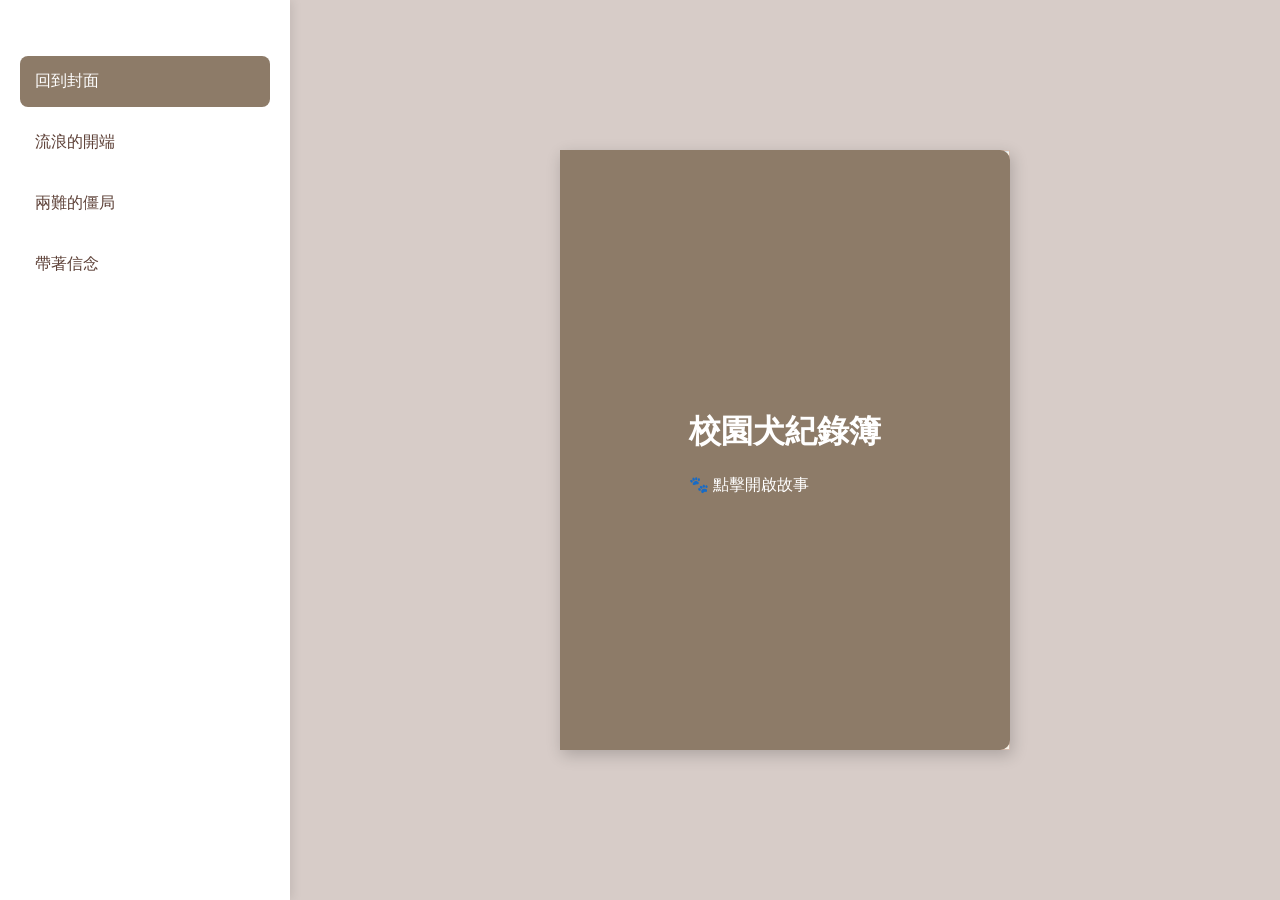
==== about.html @ 9517ea5b "about新增" ====
<!DOCTYPE html>
<html lang="zh-TW">

<head>
    <meta charset="UTF-8">
    <title>動保社-關於我們</title>
    <link rel="stylesheet" href="./css/about.css">
    <script src="./js/about.js"></script>
</head>

<body>
    <!--
<div class="main-layout">
    <nav class="side-menu">
        <ul class="menu-list">
            <li class="menu-item active" onclick="goCover()">回到封面</li>
            <li class="menu-item" onclick="flipToPage(1)">流浪的開端</li>
            <li class="menu-item" onclick="flipToPage(2)">兩難的僵局</li>
        </ul>
    </nav>

    <main class="book-area">
        <div class="book-container" id="book-container">
            
            <div class="book-page flip-page" id="p2">
                <div class="front">
                    <div class="page-inner">
                        <h2>兩難的僵局</h2>
                        <p>捕捉並非解決之道。親人的孩子走了，具攻擊性的卻留了下來...</p>
                    </div>
                </div>
                <div class="back"><div class="page-inner"></div></div>
            </div>

            <div class="book-page flip-page" id="p1">
                <div class="front">
                    <div class="page-inner">
                        <h2>流浪的開端</h2>
                        <p>大學校園的開放，讓無家可歸的生命走了進來。善意有時造成了無形的傷害...</p>
                    </div>
                </div>
                <div class="back"><div class="page-inner"></div></div>
            </div>

            <div class="book-page book-cover" id="cover" onclick="flipToPage(1)">
                <div class="cover-front">
                    <div style="text-align:center;">
                        <h1>校園犬紀錄簿</h1>
                        <p>🐾 點擊開啟故事</p>
                    </div>
                </div>
                <div class="cover-back">
                    <div class="page-inner"><h3>序言</h3><p>故事從這裡開始...</p></div>
                </div>
            </div>

        </div>
    </main>
</div>

-->

    <div class="main-layout">
        <nav class="side-menu">
            <ul class="menu-list">
                <li class="menu-item active" onclick="goCover()">回到封面</li>
                <li class="menu-item" onclick="flipToPage(1)">流浪的開端</li>
                <li class="menu-item" onclick="flipToPage(2)">兩難的僵局</li>
                <li class="menu-item" onclick="flipToPage(3)">帶著信念</li>
            </ul>
        </nav>

        <main class="book-area">
            <div class="book-container" id="book-container">


                <div class="book-page book-cover" id="cover" onclick="flipToPage(1)">
                    <div class="cover-front">
                        <div class="cover-content">
                            <h1>校園犬紀錄簿</h1>
                            <p>🐾 點擊開啟故事</p>
                        </div>
                    </div>
                    <div class="cover-back">
                        <div class="page-inner">
                            <h3>關於動保社</h3>
                            <p>高科大動保社致力於校園浪犬的 TNVR 與照顧，這本書紀錄了我們的點滴...</p>
                        </div>
                    </div>
                </div>

                <div class="book-page flip-page" id="p1">
                    <div class="front" onclick="flipToPage(2)">
                        <div class="page-inner right-page">
                            <h2>流浪的開端</h2>
                            <p>大學校園的開放，讓許多生命在這裡交集...</p>
                            <div class="click-hint">點擊翻開下一頁 ➔</div>
                        </div>
                    </div>
                    <div class="back">
                        <div class="page-inner left-page">
                            <p>這裡可以放更多關於「開端」的細節文字，或是狗狗的照片說明。</p>
                        </div>
                    </div>
                </div>

                <div class="book-page flip-page" id="p2">
                    <div class="front" onclick="flipToPage(3)">
                        <div class="page-inner">
                            <h2>兩難的僵局</h2>
                            <p>捕捉並非解決之道...</p>
                            <div class="click-hint">下一頁 ➔</div>
                        </div>
                    </div>
                    <div class="back">
                        <div class="page-inner"></div>
                    </div>
                </div>

                <div class="book-page flip-page" id="p3">
                    <div class="front" onclick="goCover()">
                        <div class="page-inner">
                            <h2>一同溫柔前行</h2>
                            <p>正因如此，有一群學生選擇勇敢面對、積極籌組，
                                他們用實際行動回應困境，用耐心與知識取代衝突與暴力，
                                於是 ― 動物保護社誕生了。

                                社團推動「結紮代替撲殺」、「不要隨意餵養浪犬」等理念，多次參訪收容所，向專業人士學習，建立正確動保知識。

                                並開始：
                                進行犬隻分類與族群管理
                                鼓勵並協助民眾認養友善浪犬
                                必要時驅離攻擊性或高風險犬隻
                                建立負責、有制度的照護模式

                                一步一步地，用更科學、更溫柔、更負責的方法，
                                試著解決這個已困擾校園多年的問題。</p>

                            <div class="click-hint">回封面 ➔</div>
                        </div>
                    </div>
                    <div class="back">
                        <div class="page-inner"></div>
                    </div>
                </div>



            </div>
        </main>
    </div>

</body>

</html>
---- css/about.css ----
/* --- 1. 基礎佈局：確保選單與書本獨立 --- */
 body {
     margin: 0;
     padding: 0;
     font-family: "Microsoft JhengHei", sans-serif;
     background-color: #d7ccc8;
 }

 .main-layout {
     display: flex;
     min-height: 100vh;
 }

 /* 左側導覽列 */
 .side-menu {
     width: 250px;
     background: #fff;
     padding: 40px 20px;
     box-shadow: 2px 0 10px rgba(0, 0, 0, 0.1);
     z-index: 1000;
 }

 .menu-list {
     list-style: none;
     padding: 0;
 }

 .menu-item {
     padding: 15px;
     margin-bottom: 10px;
     cursor: pointer;
     border-radius: 8px;
     transition: 0.3s;
     color: #5d4037;
 }

 .menu-item:hover {
     background: #fdfaf0;
 }

 .menu-item.active {
     background: #8D7B68;
     color: white;
 }

 /* 右側 3D 書本區域 */
 .book-area {
     flex: 1;
     display: flex;
     justify-content: center;
     align-items: center;
     perspective: 2000px;
 }

 .book-container {
     width: 450px;
     height: 600px;
     position: relative;
     transform-style: preserve-3d;
     transition: transform 1s ease-in-out;
 }

 /* 關鍵：書翻開時向右移動，避免擋住左側 */
 .book-container.is-open {
     transform: translateX(200px);
 }

 /* --- 2. 頁面基礎設定 --- */
 .book-page {
     position: absolute;
     width: 100%;
     height: 100%;
     top: 0;
     left: 0;
     transform-origin: left;
     /* 使用 cubic-bezier 讓動作帶有一點點物理慣性 */
     transition: transform 0.8s cubic-bezier(0.4, 0, 0.2, 1);
     transform-style: preserve-3d;
 }

 /* 1. 初始狀態增加過渡與陰影 */
 .book-cover {
     z-index: 100 !important;
     cursor: pointer;
     transition: transform 0.6s cubic-bezier(0.2, 0.8, 0.2, 1), box-shadow 0.6s ease;
     box-shadow: 2px 5px 15px rgba(0, 0, 0, 0.2);
     /* 初始的小影子 */
 }

 /* 2. 懸停效果：微微抬升與傾斜 */
 .book-cover:hover {
     /* translateZ 讓書本垂直「浮」起來，rotateY 讓它微微翹起 */
     transform: translateZ(20px) rotateY(-5deg);
     box-shadow: 15px 25px 40px rgba(0, 0, 0, 0.3);
     /* 影子變大變淡 */
 }

 /* 3. 當封面翻開後，取消 hover 效果（避免翻過去後還在跳） */
 .book-cover.flipped:hover {
     transform: rotateY(-180deg);
     box-shadow: none;
 }




 /* 徹底解決看到背面字體的問題 */
 .front,
 .back,
 .cover-front,
 .cover-back {
     position: absolute;
     width: 100%;
     height: 100%;
     backface-visibility: hidden;
     -webkit-backface-visibility: hidden;
 }

 .click-hint {
     position: absolute;
     bottom: 30px;
     right: 30px;
     font-size: 0.8rem;
     color: #ad9b8d;
     opacity: 0;
     transition: opacity 0.3s;
 }

 .front:hover .click-hint {
     opacity: 1;
 }

 /* 確保滑鼠游標是手型 */
 .front {
     cursor: pointer;
 }


 .back,
 .cover-back {
     transform: rotateY(180deg);
 }

 .flipped {
     transform: rotateY(-180deg);
 }

 /* --- 3. 頁面細節：橫線與弧度 --- */
 .page-inner {
     width: 100%;
     height: 100%;
     background-color: #fffaf0;
     background-image: linear-gradient(#e1e8ed 1px, transparent 1px);
     background-size: 100% 30px;
     padding: 40px;
     box-sizing: border-box;
     border: 1px solid #d5bdaf;
     line-height: 30px;
     box-shadow: inset 15px 0 30px rgba(0, 0, 0, 0.05);
     /* 模擬對開弧度 */
 }

 /* 封面皮質感 */
 .cover-front {
     background: #8D7B68;
     color: white;
     display: flex;
     justify-content: center;
     align-items: center;
     border-radius: 0 10px 10px 0;
     z-index: 2;
 }

 /* --- 4. 初始 Z-index --- */
 #cover {
     z-index: 100;
 }

 #p1 {
     z-index: 90;
 }

 #p2 {
     z-index: 80;
 }
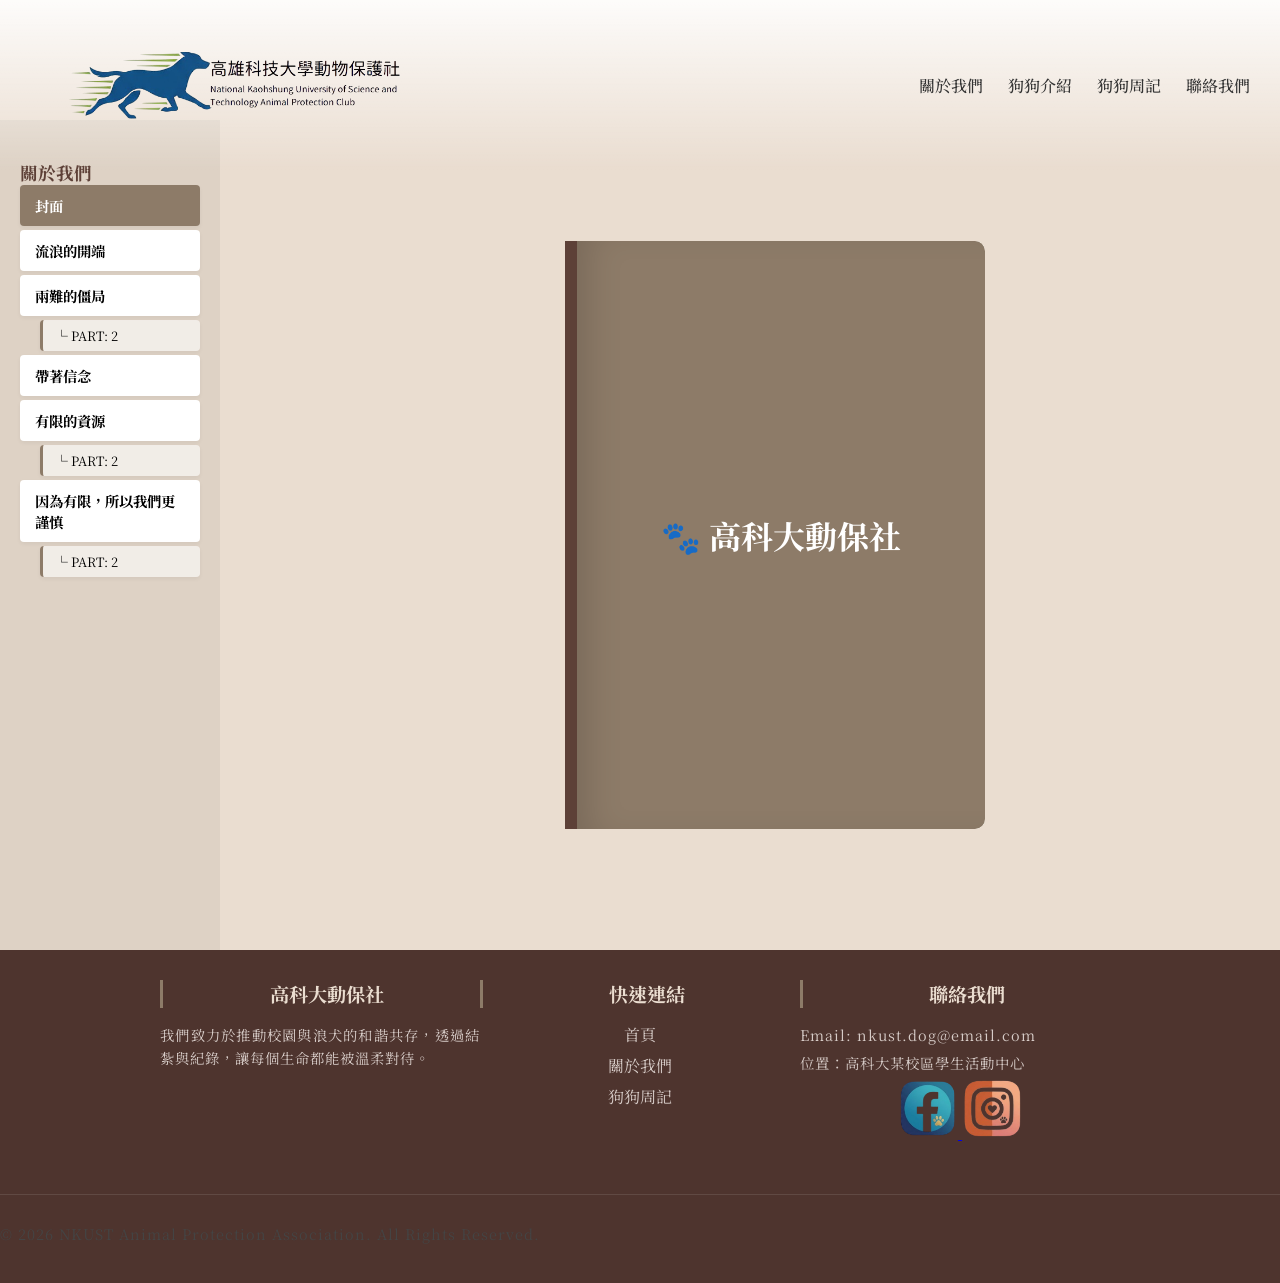
==== commit bd57c58f: "首頁及關於我們修改 footer修改" ====
--- a/about.html
+++ b/about.html
@@ -1,155 +1,83 @@
 <!DOCTYPE html>
-<html lang="zh-TW">
+<html lang="zh-Hant">
 
 <head>
     <meta charset="UTF-8">
-    <title>動保社-關於我們</title>
+    <title>關於我們</title>
     <link rel="stylesheet" href="./css/about.css">
-    <script src="./js/about.js"></script>
+    <link rel="stylesheet" href="./css/header.css">
+    <link rel="stylesheet" href="./css/footer.css">
+    <script src="./js/about.js" defer></script>
+    <script src="./js/header.js" defer></script>
 </head>
 
 <body>
-    <!--
-<div class="main-layout">
-    <nav class="side-menu">
-        <ul class="menu-list">
-            <li class="menu-item active" onclick="goCover()">回到封面</li>
-            <li class="menu-item" onclick="flipToPage(1)">流浪的開端</li>
-            <li class="menu-item" onclick="flipToPage(2)">兩難的僵局</li>
-        </ul>
-    </nav>
+    <header class="header">
+        <nav class="header__nav">
+            <div class="header__logo">
+                <a class="header__logo-link" href="index.html">
+                    <img class="header__logo-img" src="./image/logo4.png" alt="高科大動保社">
+                </a>
+            </div>
+            <ul class="header__nav-list">
+                <li><a class="header__nav-link" href="about.html">關於我們</a></li>
+                <li><a class="header__nav-link" href="#">狗狗介紹</a></li>
+                <li><a class="header__nav-link" href="#">狗狗周記</a></li>
+                <li><a class="header__nav-link" href="#">聯絡我們</a></li>
+            </ul>
 
-    <main class="book-area">
-        <div class="book-container" id="book-container">
-            
-            <div class="book-page flip-page" id="p2">
-                <div class="front">
-                    <div class="page-inner">
-                        <h2>兩難的僵局</h2>
-                        <p>捕捉並非解決之道。親人的孩子走了，具攻擊性的卻留了下來...</p>
-                    </div>
-                </div>
-                <div class="back"><div class="page-inner"></div></div>
+            <!-- <div class="header__nav-cta">
+                <a href="#" class="header__btn-sm">登入</a>
+            </div> -->
+        </nav>
+
+    </header>
+
+    <main class="main-content">
+        <div class="sidebar">
+            <h2 style="font-size: 1.1rem; color: #5d4037;">關於我們</h2>
+            <div id="menu"></div>
+        </div>
+
+        <div class="stage">
+            <div id="book"></div>
+        </div>
+
+    </main>
+
+    <footer class="footer">
+        <div class="footer__container">
+            <div class="footer__section">
+                <h3 class="footer__title">高科大動保社</h3>
+                <p class="footer__text">我們致力於推動校園與浪犬的和諧共存，透過結紮與紀錄，讓每個生命都能被溫柔對待。</p>
             </div>
 
-            <div class="book-page flip-page" id="p1">
-                <div class="front">
-                    <div class="page-inner">
-                        <h2>流浪的開端</h2>
-                        <p>大學校園的開放，讓無家可歸的生命走了進來。善意有時造成了無形的傷害...</p>
-                    </div>
-                </div>
-                <div class="back"><div class="page-inner"></div></div>
+            <div class="footer__section">
+                <h3 class="footer__title">快速連結</h3>
+                <ul class="footer__links">
+                    <li><a href="index.html">首頁</a></li>
+                    <li><a href="about.html">關於我們</a></li>
+                    <li><a href="#">狗狗周記</a></li>
+                </ul>
             </div>
 
-            <div class="book-page book-cover" id="cover" onclick="flipToPage(1)">
-                <div class="cover-front">
-                    <div style="text-align:center;">
-                        <h1>校園犬紀錄簿</h1>
-                        <p>🐾 點擊開啟故事</p>
-                    </div>
-                </div>
-                <div class="cover-back">
-                    <div class="page-inner"><h3>序言</h3><p>故事從這裡開始...</p></div>
-                </div>
+            <div class="footer__section">
+                <h3 class="footer__title">聯絡我們</h3>
+                <p class="footer__text">Email: nkust.dog@email.com</p>
+                <p class="footer__text">位置：高科大某校區學生活動中心</p>
+                <a href="https://www.facebook.com/nkust.apc" target="_blank" title="追蹤我們的 Facebook">
+                    <img src="./image/facebook.png" alt="Facebook" class="social-icon">
+                </a>
+                <a href="https://www.instagram.com/nkust_first_apc" target="_blank" title="追蹤我們的 Instagram">
+                    <img src="./image/instagram.png" alt="Instagram" class="social-icon">
+                </a>
             </div>
+        </div>
 
+        <div class="footer__bottom">
+            <p>&copy; 2026 NKUST Animal Protection Association. All Rights Reserved.</p>
         </div>
-    </main>
-</div>
-
--->
-
-    <div class="main-layout">
-        <nav class="side-menu">
-            <ul class="menu-list">
-                <li class="menu-item active" onclick="goCover()">回到封面</li>
-                <li class="menu-item" onclick="flipToPage(1)">流浪的開端</li>
-                <li class="menu-item" onclick="flipToPage(2)">兩難的僵局</li>
-                <li class="menu-item" onclick="flipToPage(3)">帶著信念</li>
-            </ul>
-        </nav>
-
-        <main class="book-area">
-            <div class="book-container" id="book-container">
-
-
-                <div class="book-page book-cover" id="cover" onclick="flipToPage(1)">
-                    <div class="cover-front">
-                        <div class="cover-content">
-                            <h1>校園犬紀錄簿</h1>
-                            <p>🐾 點擊開啟故事</p>
-                        </div>
-                    </div>
-                    <div class="cover-back">
-                        <div class="page-inner">
-                            <h3>關於動保社</h3>
-                            <p>高科大動保社致力於校園浪犬的 TNVR 與照顧，這本書紀錄了我們的點滴...</p>
-                        </div>
-                    </div>
-                </div>
-
-                <div class="book-page flip-page" id="p1">
-                    <div class="front" onclick="flipToPage(2)">
-                        <div class="page-inner right-page">
-                            <h2>流浪的開端</h2>
-                            <p>大學校園的開放，讓許多生命在這裡交集...</p>
-                            <div class="click-hint">點擊翻開下一頁 ➔</div>
-                        </div>
-                    </div>
-                    <div class="back">
-                        <div class="page-inner left-page">
-                            <p>這裡可以放更多關於「開端」的細節文字，或是狗狗的照片說明。</p>
-                        </div>
-                    </div>
-                </div>
-
-                <div class="book-page flip-page" id="p2">
-                    <div class="front" onclick="flipToPage(3)">
-                        <div class="page-inner">
-                            <h2>兩難的僵局</h2>
-                            <p>捕捉並非解決之道...</p>
-                            <div class="click-hint">下一頁 ➔</div>
-                        </div>
-                    </div>
-                    <div class="back">
-                        <div class="page-inner"></div>
-                    </div>
-                </div>
-
-                <div class="book-page flip-page" id="p3">
-                    <div class="front" onclick="goCover()">
-                        <div class="page-inner">
-                            <h2>一同溫柔前行</h2>
-                            <p>正因如此，有一群學生選擇勇敢面對、積極籌組，
-                                他們用實際行動回應困境，用耐心與知識取代衝突與暴力，
-                                於是 ― 動物保護社誕生了。
-
-                                社團推動「結紮代替撲殺」、「不要隨意餵養浪犬」等理念，多次參訪收容所，向專業人士學習，建立正確動保知識。
-
-                                並開始：
-                                進行犬隻分類與族群管理
-                                鼓勵並協助民眾認養友善浪犬
-                                必要時驅離攻擊性或高風險犬隻
-                                建立負責、有制度的照護模式
-
-                                一步一步地，用更科學、更溫柔、更負責的方法，
-                                試著解決這個已困擾校園多年的問題。</p>
-
-                            <div class="click-hint">回封面 ➔</div>
-                        </div>
-                    </div>
-                    <div class="back">
-                        <div class="page-inner"></div>
-                    </div>
-                </div>
-
-
-
-            </div>
-        </main>
-    </div>
-
+    </footer>
 </body>
 
 </html>
--- a/css/about.css
+++ b/css/about.css
@@ -1,185 +1,228 @@
- /* --- 1. 基礎佈局：確保選單與書本獨立 --- */
+ @import url('https://fonts.googleapis.com/css2?family=Noto+Serif+TC:wght@400;700&display=swap');
+
+ :root {
+     --book-w: 420px;
+     --book-h: 588px;
+     --page-bg: #fffaf0;
+     --line-color: #e8dfcf;
+     --cover-bg: #8d7b68;
+     --line-h: 28px;
+     --header-height: 70px;
+ }
+
+
+html {
+    width: 100%;
+    overflow-x: hidden;
+    -webkit-text-size-adjust: 100%;
+    /* 防止移動版縮放導致的邊距問題 */
+    
+}
+* {
+    box-sizing: border-box;
+    /* 讓 padding 不會增加元素的總寬度 */
+    margin: 0;
+    /* 強制所有元素預設 margin 為 0 */
+    padding: 0;
+    /* 強制所有元素預設 padding 為 0 */
+}
+
  body {
+     background: #eaddd0;
+     flex-direction: column;
+     display: flex;
+     width: 100%;
      margin: 0;
-     padding: 0;
-     font-family: "Microsoft JhengHei", sans-serif;
-     background-color: #d7ccc8;
- }
-
- .main-layout {
-     display: flex;
-     min-height: 100vh;
- }
-
- /* 左側導覽列 */
- .side-menu {
-     width: 250px;
-     background: #fff;
+     height: auto;
+     font-family: 'Noto Serif TC', serif;
+     overflow-y: auto;
+     /* 💡 重點：留出頂部空間給 Header (假設 Header 高度約 70px) */
+     padding-top: 120px;
+     box-sizing: border-box;
+     /* 確保 padding 不會撐大整個 body */
+ }
+
+ .main-content {
+     display: flex;
+     /* 💡 只有這裡需要橫向並排（側邊欄 + 故事書） */
+     flex: 1;
+     /* 💡 讓這個區塊自動填滿中間剩餘的空間 */
+     min-height: calc(100vh - 70px);
+     overflow: hidden;
+ }
+
+ /* 側邊導覽 - 階層樣式 */
+ .sidebar {
+    
+     width: 220px;
      padding: 40px 20px;
-     box-shadow: 2px 0 10px rgba(0, 0, 0, 0.1);
+     background: rgba(0, 0, 0, 0.05);
      z-index: 1000;
- }
-
- .menu-list {
-     list-style: none;
-     padding: 0;
- }
-
- .menu-item {
-     padding: 15px;
-     margin-bottom: 10px;
+     overflow-y: auto;
+ }
+
+ .nav-link {
+     padding: 10px 15px;
+     margin-bottom: 4px;
+     background: white;
      cursor: pointer;
-     border-radius: 8px;
+     border-radius: 4px;
+     box-shadow: 0 2px 4px rgba(0, 0, 0, 0.05);
      transition: 0.3s;
-     color: #5d4037;
- }
-
- .menu-item:hover {
-     background: #fdfaf0;
- }
-
- .menu-item.active {
-     background: #8D7B68;
+     font-size: 0.9rem;
+     font-weight: bold;
+ }
+
+ /* 💡 續頁目錄縮排樣式 */
+ .nav-link.is-sub {
+     margin-left: 20px;
+     font-size: 0.8rem;
+     font-weight: normal;
+     background: rgba(255, 255, 255, 0.6);
+     padding: 6px 12px;
+     border-left: 3px solid var(--cover-bg);
+ }
+
+ .nav-link:hover,
+ .nav-link.active {
+     background: var(--cover-bg);
      color: white;
  }
 
- /* 右側 3D 書本區域 */
- .book-area {
-     flex: 1;
+ /* 書本舞台 (保持不變) */
+ .stage {
+     flex-grow: 1;
      display: flex;
      justify-content: center;
      align-items: center;
      perspective: 2000px;
- }
-
- .book-container {
-     width: 450px;
-     height: 600px;
+     padding-left: 50px;
+ }
+
+ #book {
+     width: var(--book-w);
+     height: var(--book-h);
      position: relative;
      transform-style: preserve-3d;
-     transition: transform 1s ease-in-out;
- }
-
- /* 關鍵：書翻開時向右移動，避免擋住左側 */
- .book-container.is-open {
-     transform: translateX(200px);
- }
-
- /* --- 2. 頁面基礎設定 --- */
- .book-page {
+     transition: transform 1s cubic-bezier(0.645, 0.045, 0.355, 1);
+ }
+
+ #book.is-open {
+     transform: translateX(50%);
+ }
+
+ .leaf {
      position: absolute;
      width: 100%;
      height: 100%;
-     top: 0;
-     left: 0;
-     transform-origin: left;
-     /* 使用 cubic-bezier 讓動作帶有一點點物理慣性 */
-     transition: transform 0.8s cubic-bezier(0.4, 0, 0.2, 1);
+     transform-origin: left center;
      transform-style: preserve-3d;
- }
-
- /* 1. 初始狀態增加過渡與陰影 */
- .book-cover {
-     z-index: 100 !important;
-     cursor: pointer;
-     transition: transform 0.6s cubic-bezier(0.2, 0.8, 0.2, 1), box-shadow 0.6s ease;
-     box-shadow: 2px 5px 15px rgba(0, 0, 0, 0.2);
-     /* 初始的小影子 */
- }
-
- /* 2. 懸停效果：微微抬升與傾斜 */
- .book-cover:hover {
-     /* translateZ 讓書本垂直「浮」起來，rotateY 讓它微微翹起 */
-     transform: translateZ(20px) rotateY(-5deg);
-     box-shadow: 15px 25px 40px rgba(0, 0, 0, 0.3);
-     /* 影子變大變淡 */
- }
-
- /* 3. 當封面翻開後，取消 hover 效果（避免翻過去後還在跳） */
- .book-cover.flipped:hover {
-     transform: rotateY(-180deg);
-     box-shadow: none;
- }
-
-
-
-
- /* 徹底解決看到背面字體的問題 */
- .front,
- .back,
- .cover-front,
- .cover-back {
+     transition: transform 1s cubic-bezier(0.645, 0.045, 0.355, 1);
+ }
+
+ .p-front,
+ .p-back {
      position: absolute;
      width: 100%;
      height: 100%;
      backface-visibility: hidden;
-     -webkit-backface-visibility: hidden;
- }
-
- .click-hint {
-     position: absolute;
-     bottom: 30px;
-     right: 30px;
-     font-size: 0.8rem;
-     color: #ad9b8d;
-     opacity: 0;
-     transition: opacity 0.3s;
- }
-
- .front:hover .click-hint {
-     opacity: 1;
- }
-
- /* 確保滑鼠游標是手型 */
- .front {
+     padding: 31px 40px;
+     box-sizing: border-box;
+     background: var(--page-bg);
+     background-image: linear-gradient(var(--line-color) 1px, transparent 1px);
+     background-size: 100% var(--line-h);
+     background-position: 0 58px;
      cursor: pointer;
- }
-
-
- .back,
- .cover-back {
-     transform: rotateY(180deg);
+     overflow: hidden;
+ }
+
+ .p-back {
+     transform: rotateY(-180deg);
+     border-radius: 10px 0 0 10px;
+     box-shadow: inset -25px 0 35px -15px rgba(0, 0, 0, 0.15);
+     border-right: 1px solid rgba(0, 0, 0, 0.1);
+ }
+
+ .p-front {
+     border-radius: 0 10px 10px 0;
+     box-shadow: inset 25px 0 35px -15px rgba(0, 0, 0, 0.15);
+     border-left: 1px solid rgba(0, 0, 0, 0.05);
+ }
+
+ .is-cover {
+     background: var(--cover-bg) !important;
+     color: white;
+     border-left: 12px solid #5d4037 !important;
+     display: flex;
+     flex-direction: column;
+     justify-content: center;
+     align-items: center;
+     text-align: center;
+     background-image: none !important;
+ }
+
+ .is-backcover {
+     background: var(--cover-bg) !important;
+     color: white;
+     border-radius: 10px 0 0 10px;
+     border-right: 12px solid #5d4037 !important;
+     display: flex;
+     flex-direction: column;
+     justify-content: center;
+     align-items: center;
+     text-align: center;
+     background-image: none !important;
  }
 
  .flipped {
      transform: rotateY(-180deg);
  }
 
- /* --- 3. 頁面細節：橫線與弧度 --- */
- .page-inner {
-     width: 100%;
-     height: 100%;
-     background-color: #fffaf0;
-     background-image: linear-gradient(#e1e8ed 1px, transparent 1px);
-     background-size: 100% 30px;
-     padding: 40px;
-     box-sizing: border-box;
-     border: 1px solid #d5bdaf;
-     line-height: 30px;
-     box-shadow: inset 15px 0 30px rgba(0, 0, 0, 0.05);
-     /* 模擬對開弧度 */
- }
-
- /* 封面皮質感 */
- .cover-front {
-     background: #8D7B68;
-     color: white;
-     display: flex;
-     justify-content: center;
-     align-items: center;
-     border-radius: 0 10px 10px 0;
-     z-index: 2;
- }
-
- /* --- 4. 初始 Z-index --- */
- #cover {
-     z-index: 100;
- }
-
- #p1 {
-     z-index: 90;
- }
-
- #p2 {
-     z-index: 80;
+ h3 {
+     margin: 0;
+     line-height: var(--line-h);
+     height: var(--line-h);
+     color: #5d4037;
+     margin-bottom: var(--line-h);
+     font-size: 1.1rem;
+ }
+
+ p {
+     margin: 0;
+     line-height: var(--line-h);
+     font-size: 1rem;
+     color: #444;
+     text-align: justify;
+     white-space: pre-wrap;
+ }
+
+ .photo-frame {
+     margin: var(--line-h) 0;
+     background: white;
+     padding: 10px 10px 30px 10px;
+     box-shadow: 0 5px 15px rgba(0, 0, 0, 0.1);
+     transform: rotate(-1.5deg);
+ }
+
+ .photo-frame img {
+     width: 100%;
+     display: block;
+ }
+
+ .footprint-container {
+     margin-top: 50px;
+     text-align: center;
+     width: 100%;
+     /* 讓圖片與紙張底色融合 */
+     mix-blend-mode: multiply;
+ }
+
+ .footprint-container img {
+     width: 100%;
+     /* opacity: 0.7; */
+     /* 稍微透明，增加水彩的輕透感 */
+     transform: rotate(5deg);
+     /* 微微旋轉，增加手寫隨性感 */
+     filter: sepia(0.2);
+     /* 統一色調，與米色紙張更搭 */
  }
--- a/css/header.css
+++ b/css/header.css
@@ -0,0 +1,166 @@
+.header {
+    /*讓它固定在瀏覽器最上方 */
+    position: fixed;
+    top: 0;
+    left: 0;
+    right: 0;
+    margin: 0;
+    width: 100%;
+    /*確保它疊在橫幅 (z-index要比橫幅大) */
+    z-index: 9999;
+    padding: 20px 0;
+    /* 讓 padding 和 border 不會撐大元素的總寬度 */
+    box-sizing: border-box;
+    /*初始狀態：頂部白色漸層，完全透明 */
+    background: linear-gradient(to bottom, rgba(255, 255, 255, 0.9) 0%, rgba(255, 255, 255, 0) 100%);
+    /*設定平滑過渡 */
+    transition: all 0.4s ease;
+    /*初始不啟用模糊，確保效能 */
+    backdrop-filter: blur(0px);
+    -webkit-backdrop-filter: blur(0px);
+}
+
+.header__nav {
+    width: 100%;
+    max-width: 100%;
+    /* margin: 0 auto; */
+    display: flex;
+    justify-content: space-between;
+    /* 關鍵：左右推開 */
+    align-items: center;
+    padding: 15px 30px;
+    overflow: visible !important;
+    /* 預防性防止溢出 */
+
+}
+
+/* 因為疊在圖片上，通常選單字體會設為白色 */
+.header__logo-link,
+.header__nav-link {
+    color: #333;
+    text-decoration: none;
+    font-weight: 500;
+    transition: color 0.3s;
+    /*text-shadow: 1px 1px 3px rgba(0,0,0,0.5);/* 防止背景太亮看不清字 */
+}
+
+/* 這是包裹 <li> 的那個 <ul> */
+.header__nav-list {
+    display: flex;
+    /* 關鍵：啟動彈性佈局，讓子元素橫向排列 */
+    list-style: none;
+    /* 去掉列表前面的黑點 */
+    margin: 0;
+    padding: 0;
+    gap: 25px;
+    /* 設定選單項目之間的間距 */
+}
+
+.header__nav-cta {
+    flex-shrink: 0;
+    /* 確保按鈕不會因為空間不足而被擠扁或推走 */
+    margin-right: 20px;
+    /* 確保按鈕右邊跟螢幕邊緣有留白 */
+}
+
+/* 如果你想要更保險一點，可以確保 li 不會換行 */
+.header__nav-link {
+    white-space: nowrap;
+}
+
+.header__logo-img {
+    /* 控制 Logo 高度，寬度會自動等比例縮放 */
+    height: 100px;
+
+    /* 確保圖片在區塊內垂直居中 */
+    display: block;
+
+    /* 增加一點平滑過渡，如果之後想做滑鼠移入效果的話 */
+    transition: transform 0.3s ease;
+}
+
+/* 專業小細節：滑鼠移上去時稍微放大，增加互動感 */
+.header__logo-img:hover {
+    transform: scale(1.05);
+}
+
+/* 小按鈕樣式 */
+.header__btn-sm {
+    background-color: white;
+    color: black;
+    padding: 8px 20px;
+    border-radius: 20px;
+    text-decoration: none;
+}
+
+/* 1. 父層要設定相對定位 */
+.header__dropdown {
+    position: relative;
+}
+
+/* 2. 子選單初始狀態：隱藏且浮動 */
+.header__submenu {
+    position: absolute;
+    top: 100%;
+    left: 50%;
+    background-color: rgba(255, 255, 255, 0.8);
+    backdrop-filter: blur(10px);
+    min-width: 140px;
+    width: max-content;
+    list-style: none;
+    padding: 10px 0;
+    box-shadow: 0 10px 25px rgba(0, 0, 0, 0.1);
+    border-radius: 8px;
+
+    /* 隱藏效果 */
+    opacity: 0;
+    visibility: hidden;
+    transform: translateX(-50%) translateY(10px);
+    /* 往下一點，等等做彈出動畫 */
+    transition: all 0.3s ease;
+    backdrop-filter: blur(10px);
+    /* 同樣維持你的毛玻璃感 */
+}
+
+/* 3. 當滑鼠移入父層時，顯示子選單 */
+.header__dropdown:hover .header__submenu {
+    opacity: 1;
+    visibility: visible;
+    transform: translateX(-50%) translateY(0);
+    /* 回到原位 */
+}
+
+.header__submenu::before {
+    content: "";
+    position: absolute;
+    top: -20px;
+    left: 0;
+    width: 100%;
+    height: 20px;
+    display: block;
+}
+
+/* 4. 子選單內的連結樣式 */
+.header__submenu-link {
+    color: #333 !important;
+    /* 強制深色，避免受導覽列白色影響 */
+    padding: 10px 20px;
+    display: block;
+    font-size: 0.9rem;
+    white-space: nowrap;
+}
+
+.header__submenu-link:hover {
+    background-color: rgba(0, 0, 0, 0.05);
+    color: #ff4757 !important;
+}
+
+.header__arrow {
+    border: solid #333;
+    border-width: 0 2px 2px 0;
+    display: inline-block;
+    padding: 3px;
+    margin-left: 5px;
+    transform: rotate(45deg);
+    vertical-align: middle;
+}
--- a/css/footer.css
+++ b/css/footer.css
@@ -0,0 +1,90 @@
+/* 這裡幫你調整了 FB/IG 圖示的大小 */
+.social-icon {
+    width: 60px;      /* 從原本的 200px 改成正常的 40px */
+    height: 60px;     /* 保持比例 */
+    object-fit: contain;
+    transition: transform 0.3s ease;
+}
+
+.social-icon:hover {
+    transform: scale(1.1); /* 滑鼠移上去稍微放大，更有互動感 */
+}
+
+
+.footer {
+    position: relative;
+    bottom: 0;
+    width: 100%;
+    background-color: #4e342e; /* 深咖啡色，與故事書封面呼應 */
+    color: #fdf2e9;            /* 米白色文字，好閱讀 */
+    padding: 30px 0;
+    text-align: center;
+    margin-top: auto;
+    margin-bottom: 0; /* 💡 確保底部沒有多餘外距 */
+    font-family: 'Noto Serif TC', serif;
+    box-sizing: border-box;
+}
+
+.footer__container {
+    max-width: 1000px;
+    margin: 0 auto;
+    display: flex;
+    justify-content: space-between; /* 三個區塊平均分散 */
+    padding: 0 20px;
+    flex-wrap: wrap;               /* 手機版會自動換行 */
+}
+
+.footer__section {
+    flex: 1;
+    min-width: 250px;
+    margin-bottom: 20px;
+}
+
+.footer__title {
+    color: #eaddd0;
+    font-size: 1.2rem;
+    margin-bottom: 15px;
+    border-left: 3px solid #8d7b68;
+    padding-left: 10px;
+}
+
+.footer__text {
+    font-size: 0.9rem;
+    line-height: 1.6;
+    color: #d7ccc8;
+}
+
+.footer__links {
+    list-style: none;
+    padding: 0;
+}
+
+.footer__links li {
+    margin-bottom: 8px;
+}
+
+.footer__links a {
+    color: #d7ccc8;
+    text-decoration: none;
+    transition: color 0.3s;
+}
+
+.footer__links a:hover {
+    color: #fff;
+    text-decoration: underline;
+}
+
+.footer__bottom {
+    text-align: center;
+    border-top: 1px solid rgba(255, 255, 255, 0.1);
+    margin-top: 30px;
+    padding-top: 20px;
+    font-size: 0.85rem;
+    color: #a1887f;
+}
+
+.footer p {
+    margin: 5px 0;
+    font-size: 0.9rem;
+    letter-spacing: 1px;
+}
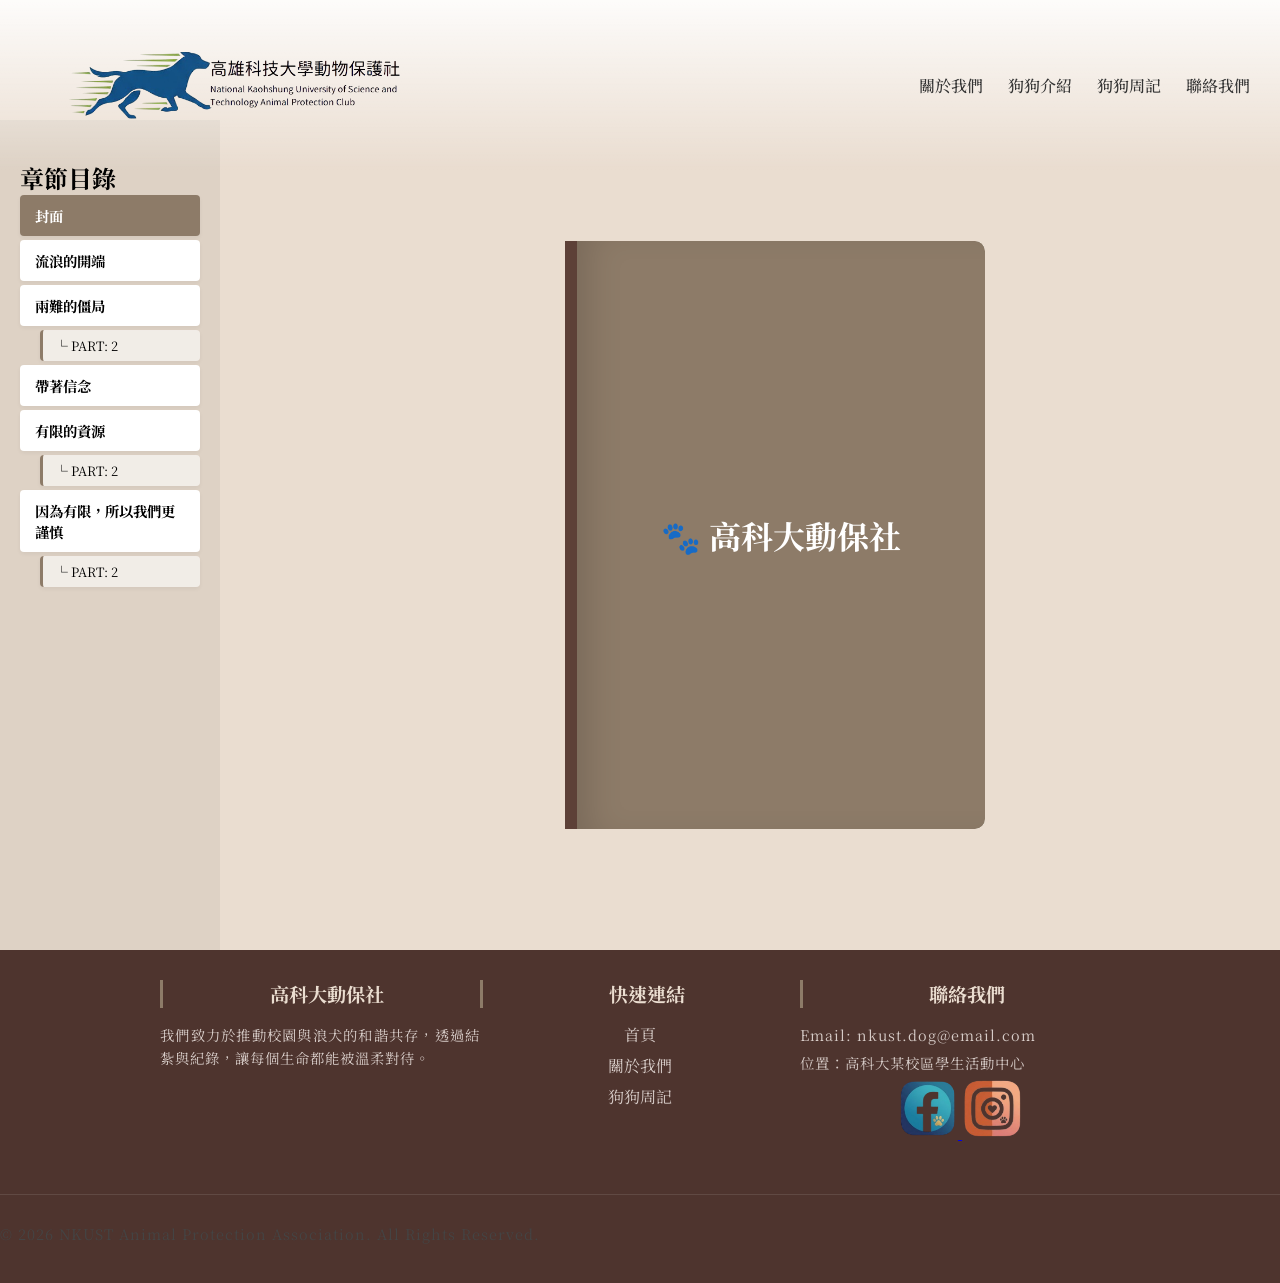
==== commit 792c0eab: "修改header跟footer使用方式" ====
--- a/about.html
+++ b/about.html
@@ -5,79 +5,33 @@
     <meta charset="UTF-8">
     <title>關於我們</title>
     <link rel="stylesheet" href="./css/about.css">
-    <link rel="stylesheet" href="./css/header.css">
-    <link rel="stylesheet" href="./css/footer.css">
+    <link rel="stylesheet" href="./css/common.css">
+    <script src="./js/loader.js" defer></script>
     <script src="./js/about.js" defer></script>
     <script src="./js/header.js" defer></script>
+    <meta name="viewport" content="width=device-width, initial-scale=1.0">
 </head>
 
 <body>
-    <header class="header">
-        <nav class="header__nav">
-            <div class="header__logo">
-                <a class="header__logo-link" href="index.html">
-                    <img class="header__logo-img" src="./image/logo4.png" alt="高科大動保社">
-                </a>
-            </div>
-            <ul class="header__nav-list">
-                <li><a class="header__nav-link" href="about.html">關於我們</a></li>
-                <li><a class="header__nav-link" href="#">狗狗介紹</a></li>
-                <li><a class="header__nav-link" href="#">狗狗周記</a></li>
-                <li><a class="header__nav-link" href="#">聯絡我們</a></li>
-            </ul>
-
-            <!-- <div class="header__nav-cta">
-                <a href="#" class="header__btn-sm">登入</a>
-            </div> -->
-        </nav>
-
-    </header>
+    <div id="header-placeholder"></div>
 
     <main class="main-content">
-        <div class="sidebar">
-            <h2 style="font-size: 1.1rem; color: #5d4037;">關於我們</h2>
+        <aside class="sidebar" id="sidebarContainer">
+            <h2 class="sidebar-title">章節目錄</h2>
             <div id="menu"></div>
-        </div>
+        </aside>
 
         <div class="stage">
             <div id="book"></div>
         </div>
-
     </main>
 
-    <footer class="footer">
-        <div class="footer__container">
-            <div class="footer__section">
-                <h3 class="footer__title">高科大動保社</h3>
-                <p class="footer__text">我們致力於推動校園與浪犬的和諧共存，透過結紮與紀錄，讓每個生命都能被溫柔對待。</p>
-            </div>
+    <div class="mobile-menu-btn" id="mobileMenuBtn">📖</div>
 
-            <div class="footer__section">
-                <h3 class="footer__title">快速連結</h3>
-                <ul class="footer__links">
-                    <li><a href="index.html">首頁</a></li>
-                    <li><a href="about.html">關於我們</a></li>
-                    <li><a href="#">狗狗周記</a></li>
-                </ul>
-            </div>
 
-            <div class="footer__section">
-                <h3 class="footer__title">聯絡我們</h3>
-                <p class="footer__text">Email: nkust.dog@email.com</p>
-                <p class="footer__text">位置：高科大某校區學生活動中心</p>
-                <a href="https://www.facebook.com/nkust.apc" target="_blank" title="追蹤我們的 Facebook">
-                    <img src="./image/facebook.png" alt="Facebook" class="social-icon">
-                </a>
-                <a href="https://www.instagram.com/nkust_first_apc" target="_blank" title="追蹤我們的 Instagram">
-                    <img src="./image/instagram.png" alt="Instagram" class="social-icon">
-                </a>
-            </div>
-        </div>
 
-        <div class="footer__bottom">
-            <p>&copy; 2026 NKUST Animal Protection Association. All Rights Reserved.</p>
-        </div>
-    </footer>
+    <div id="footer-placeholder"></div>
+
 </body>
 
 </html>
--- a/css/about.css
+++ b/css/about.css
@@ -11,21 +11,25 @@
  }
 
 
-html {
-    width: 100%;
-    overflow-x: hidden;
-    -webkit-text-size-adjust: 100%;
-    /* 防止移動版縮放導致的邊距問題 */
-    
-}
-* {
-    box-sizing: border-box;
-    /* 讓 padding 不會增加元素的總寬度 */
-    margin: 0;
-    /* 強制所有元素預設 margin 為 0 */
-    padding: 0;
-    /* 強制所有元素預設 padding 為 0 */
-}
+ html {
+     width: 100%;
+     overflow-x: hidden;
+     -webkit-text-size-adjust: 100%;
+     /* 防止移動版縮放導致的邊距問題 */
+
+     scroll-behavior: smooth;
+     scroll-padding-top: 80px;
+
+ }
+
+ * {
+     box-sizing: border-box;
+     /* 讓 padding 不會增加元素的總寬度 */
+     margin: 0;
+     /* 強制所有元素預設 margin 為 0 */
+     padding: 0;
+     /* 強制所有元素預設 padding 為 0 */
+ }
 
  body {
      background: #eaddd0;
@@ -53,7 +57,7 @@
 
  /* 側邊導覽 - 階層樣式 */
  .sidebar {
-    
+
      width: 220px;
      padding: 40px 20px;
      background: rgba(0, 0, 0, 0.05);
@@ -225,4 +229,109 @@
      /* 微微旋轉，增加手寫隨性感 */
      filter: sepia(0.2);
      /* 統一色調，與米色紙張更搭 */
+ }
+
+ .mobile-menu-btn {
+     display: none;
+ }
+
+ @media (max-width: 768px) {
+
+     /* 1. 懸浮按鈕樣式 */
+     .mobile-menu-btn {
+         display: flex;
+         position: fixed;
+         bottom: 25px;
+         right: 25px;
+         width: 55px;
+         height: 55px;
+         background-color: #8d7b68;
+         color: white;
+         border-radius: 50%;
+         z-index: 10000;
+         justify-content: center;
+         align-items: center;
+         font-size: 22px;
+         box-shadow: 0 4px 12px rgba(0, 0, 0, 0.2);
+         cursor: pointer;
+     }
+
+     /* 2. 將原本的 sidebar 轉變為手機版抽屜選單 */
+     .sidebar#sidebarContainer {
+         display: block !important;
+         position: fixed !important;
+         top: 0;
+         right: -100%;
+         /* 預設隱藏在右側 */
+         width: 75% !important;
+         height: 100vh !important;
+         background: #fffaf0 !important;
+         z-index: 9999;
+         transition: right 0.4s cubic-bezier(0.4, 0, 0.2, 1);
+         padding: 90px 25px 25px 25px !important;
+         box-shadow: -5px 0 15px rgba(0, 0, 0, 0.1);
+         overflow-y: auto;
+     }
+
+     .sidebar#sidebarContainer.is-active {
+         right: 0;
+         /* 展開選單 */
+     }
+
+     .sidebar-title {
+         font-size: 1.4rem;
+         margin-bottom: 20px;
+         border-bottom: 2px solid #eaddd0;
+         padding-bottom: 10px;
+     }
+
+     /* 3. 修正原本 JS 生成的 nav-link 樣式 */
+     .nav-link {
+         display: block !important;
+         width: 100% !important;
+         margin-bottom: 12px !important;
+         padding: 15px !important;
+         background: #fff !important;
+         border-radius: 10px !important;
+         text-align: left !important;
+         box-shadow: 0 2px 5px rgba(0, 0, 0, 0.05);
+         color: #5d4037 !important;
+         text-decoration: none;
+     }
+
+     /* 4. 徹底解開書本限制，改為垂直排列 */
+     .stage {
+         padding: 10px !important;
+         perspective: none !important;
+     }
+
+     #book {
+         width: 100% !important;
+         height: auto !important;
+         transform: none !important;
+         display: flex !important;
+         flex-direction: column !important;
+         gap: 30px !important;
+     }
+
+     .leaf {
+         position: relative !important;
+         width: 100% !important;
+         height: auto !important;
+         transform: none !important;
+         z-index: 1 !important;
+     }
+
+     .p-front,
+     .p-back {
+         position: relative !important;
+         width: 100% !important;
+         height: auto !important;
+         transform: none !important;
+         backface-visibility: visible !important;
+         padding: 25px !important;
+         box-shadow: 0 4px 12px rgba(0, 0, 0, 0.08) !important;
+         background-color: #ffffff !important;
+         border-radius: 12px !important;
+     }
  }
--- a/css/common.css
+++ b/css/common.css
@@ -0,0 +1,377 @@
+.header {
+    /*讓它固定在瀏覽器最上方 */
+    position: fixed;
+    top: 0;
+    left: 0;
+    right: 0;
+    margin: 0;
+    width: 100%;
+    /*確保它疊在橫幅 (z-index要比橫幅大) */
+    z-index: 9999;
+    padding: 20px 0;
+    /* 讓 padding 和 border 不會撐大元素的總寬度 */
+    box-sizing: border-box;
+    /*初始狀態：頂部白色漸層，完全透明 */
+    background: linear-gradient(to bottom, rgba(255, 255, 255, 0.9) 0%, rgba(255, 255, 255, 0) 100%);
+    /*設定平滑過渡 */
+    transition: all 0.4s ease;
+    /*初始不啟用模糊，確保效能 */
+    backdrop-filter: blur(0px);
+    -webkit-backdrop-filter: blur(0px);
+}
+
+.header__nav {
+    width: 100%;
+    max-width: 100%;
+    /* margin: 0 auto; */
+    display: flex;
+    justify-content: space-between;
+    /* 關鍵：左右推開 */
+    align-items: center;
+    padding: 15px 30px;
+    overflow: visible !important;
+    /* 預防性防止溢出 */
+
+}
+
+/* 因為疊在圖片上，通常選單字體會設為白色 */
+.header__logo-link,
+.header__nav-link {
+    color: #333;
+    text-decoration: none;
+    font-weight: 500;
+    transition: color 0.3s;
+    /*text-shadow: 1px 1px 3px rgba(0,0,0,0.5);/* 防止背景太亮看不清字 */
+}
+
+/* 這是包裹 <li> 的那個 <ul> */
+.header__nav-list {
+    display: flex;
+    /* 關鍵：啟動彈性佈局，讓子元素橫向排列 */
+    list-style: none;
+    /* 去掉列表前面的黑點 */
+    margin: 0;
+    padding: 0;
+    gap: 25px;
+    /* 設定選單項目之間的間距 */
+}
+
+.header__nav-cta {
+    flex-shrink: 0;
+    /* 確保按鈕不會因為空間不足而被擠扁或推走 */
+    margin-right: 20px;
+    /* 確保按鈕右邊跟螢幕邊緣有留白 */
+}
+
+/* 如果你想要更保險一點，可以確保 li 不會換行 */
+.header__nav-link {
+    white-space: nowrap;
+}
+
+.header__logo-img {
+    /* 控制 Logo 高度，寬度會自動等比例縮放 */
+    height: 100px;
+
+    /* 確保圖片在區塊內垂直居中 */
+    display: block;
+
+    /* 增加一點平滑過渡，如果之後想做滑鼠移入效果的話 */
+    transition: transform 0.3s ease;
+}
+
+/* 專業小細節：滑鼠移上去時稍微放大，增加互動感 */
+.header__logo-img:hover {
+    transform: scale(1.05);
+}
+
+/* 小按鈕樣式 */
+.header__btn-sm {
+    background-color: white;
+    color: black;
+    padding: 8px 20px;
+    border-radius: 20px;
+    text-decoration: none;
+}
+
+/* 1. 父層要設定相對定位 */
+.header__dropdown {
+    position: relative;
+}
+
+/* 2. 子選單初始狀態：隱藏且浮動 */
+.header__submenu {
+    position: absolute;
+    top: 100%;
+    left: 50%;
+    background-color: rgba(255, 255, 255, 0.8);
+    backdrop-filter: blur(10px);
+    min-width: 140px;
+    width: max-content;
+    list-style: none;
+    padding: 10px 0;
+    box-shadow: 0 10px 25px rgba(0, 0, 0, 0.1);
+    border-radius: 8px;
+
+    /* 隱藏效果 */
+    opacity: 0;
+    visibility: hidden;
+    transform: translateX(-50%) translateY(10px);
+    /* 往下一點，等等做彈出動畫 */
+    transition: all 0.3s ease;
+    backdrop-filter: blur(10px);
+    /* 同樣維持你的毛玻璃感 */
+}
+
+/* 3. 當滑鼠移入父層時，顯示子選單 */
+.header__dropdown:hover .header__submenu {
+    opacity: 1;
+    visibility: visible;
+    transform: translateX(-50%) translateY(0);
+    /* 回到原位 */
+}
+
+.header__submenu::before {
+    content: "";
+    position: absolute;
+    top: -20px;
+    left: 0;
+    width: 100%;
+    height: 20px;
+    display: block;
+}
+
+/* 4. 子選單內的連結樣式 */
+.header__submenu-link {
+    color: #333 !important;
+    /* 強制深色，避免受導覽列白色影響 */
+    padding: 10px 20px;
+    display: block;
+    font-size: 0.9rem;
+    white-space: nowrap;
+}
+
+.header__submenu-link:hover {
+    background-color: rgba(0, 0, 0, 0.05);
+    color: #ff4757 !important;
+}
+
+.header__arrow {
+    border: solid #333;
+    border-width: 0 2px 2px 0;
+    display: inline-block;
+    padding: 3px;
+    margin-left: 5px;
+    transform: rotate(45deg);
+    vertical-align: middle;
+}
+
+.header__toggle {
+    display: none;
+}
+
+@media (max-width: 768px) {
+
+    .header {
+        background-color: #ffffff ;
+        position: fixed;
+        top: 0;
+        left: 0;
+        width: 100%;
+        height: 70px;
+        /* 💡 假設你的 Header 高度是 70px */
+        z-index: 1500;
+        box-shadow: 0 2px 10px rgba(0, 0, 0, 0.1);
+        background-image: none;
+        backdrop-filter: none;
+    }
+
+    .header__logo {
+        display: none;
+    }
+
+    .header__nav {
+        display: flex;
+        justify-content: flex-start;
+        align-items: center;
+        height: 100%;
+        padding: 0 20px;
+        /* 填滿 Header 高度 */
+        padding: 0 20px;
+    }
+
+    /* 隱藏原本的清單 */
+    .header__nav-list {
+        background-color: #ffffff;
+        display: none;
+        /* 預設隱藏 */
+        flex-direction: column;
+        position: absolute;
+        /* 💡 關鍵修正：top 必須等於或大於 Header 的高度 */
+        top: 70px;
+        left: 0;
+        width: 100%;
+        background-color: #F5EBE0;
+        padding: 0;
+        box-shadow: 0 4px 10px rgba(0, 0, 0, 0.1);
+        z-index: 1000;
+        margin: 0;
+        list-style: none;
+        /* 確保沒有額外的外距影響位置 */
+        border-top: 1px solid #f0f0f0;
+    }
+
+    .header__nav-link:active,
+    .header__nav-link:hover {
+        background-color: #ffffff;
+        /* 💡 點到時底色稍微變深，使用者才知道有按到 */
+    }
+
+    /* 當點擊按鈕後顯示 */
+    .header__nav-list.active {
+        display: flex;
+    }
+
+    .header__nav-link {
+        display: block;
+        /* 💡 重點：讓 a 標籤變成區塊，寬度會自動撐滿 100% */
+        width: 100%;
+        padding: 20px 0;
+        /* 💡 增加上下內距，點擊範圍會變大 */
+        text-align: center;
+        /* 💡 文字置中 */
+        text-decoration: none;
+        color: #4A4A4A;
+        transition: background 0.3s;
+        /* 增加點擊時的反饋感 */
+    }
+
+    /* 漢堡按鈕樣式 */
+    .header__toggle {
+        display: flex !important;
+        /* 強制顯示 */
+        margin-right: auto;
+        /* 確保不會被其他元素擠到中間 */
+        flex-direction: column;
+        justify-content: space-around;
+        width: 30px;
+        /* 必須有寬度 */
+        height: 25px;
+        /* 必須有高度 */
+        background: transparent;
+        border: none;
+        cursor: pointer;
+        padding: 0;
+        /* 💡 把它推到最右邊，並增加層級防止被遮住 */
+        margin-left: 0;
+        z-index: 2000;
+    }
+
+    .header__nav-list li {
+        width: 100%;
+        border-bottom: 1px solid rgba(0, 0, 0, 0.05);
+        /* 💡 加入淡淡的分隔線，增加質感 */
+    }
+
+    .header__toggle span {
+        display: block;
+        width: 100%;
+        height: 3px;
+        background-color: #4A4A4A;
+        /* 使用深色線條 */
+        border-radius: 2px;
+        transition: 0.3s;
+    }
+}
+
+    
+
+/* 這裡幫你調整了 FB/IG 圖示的大小 */
+.social-icon {
+    width: 60px;      /* 從原本的 200px 改成正常的 40px */
+    height: 60px;     /* 保持比例 */
+    object-fit: contain;
+    transition: transform 0.3s ease;
+}
+
+.social-icon:hover {
+    transform: scale(1.1); /* 滑鼠移上去稍微放大，更有互動感 */
+}
+
+
+.footer {
+    position: relative;
+    bottom: 0;
+    width: 100%;
+    background-color: #4e342e; /* 深咖啡色，與故事書封面呼應 */
+    color: #fdf2e9;            /* 米白色文字，好閱讀 */
+    padding: 30px 0;
+    text-align: center;
+    margin-top: auto;
+    margin-bottom: 0; /* 💡 確保底部沒有多餘外距 */
+    font-family: 'Noto Serif TC', serif;
+    box-sizing: border-box;
+}
+
+.footer__container {
+    max-width: 1000px;
+    margin: 0 auto;
+    display: flex;
+    justify-content: space-between; /* 三個區塊平均分散 */
+    padding: 0 20px;
+    flex-wrap: wrap;               /* 手機版會自動換行 */
+}
+
+.footer__section {
+    flex: 1;
+    min-width: 250px;
+    margin-bottom: 20px;
+}
+
+.footer__title {
+    color: #eaddd0;
+    font-size: 1.2rem;
+    margin-bottom: 15px;
+    border-left: 3px solid #8d7b68;
+    padding-left: 10px;
+}
+
+.footer__text {
+    font-size: 0.9rem;
+    line-height: 1.6;
+    color: #d7ccc8;
+}
+
+.footer__links {
+    list-style: none;
+    padding: 0;
+}
+
+.footer__links li {
+    margin-bottom: 8px;
+}
+
+.footer__links a {
+    color: #d7ccc8;
+    text-decoration: none;
+    transition: color 0.3s;
+}
+
+.footer__links a:hover {
+    color: #fff;
+    text-decoration: underline;
+}
+
+.footer__bottom {
+    text-align: center;
+    border-top: 1px solid rgba(255, 255, 255, 0.1);
+    margin-top: 30px;
+    padding-top: 20px;
+    font-size: 0.85rem;
+    color: #a1887f;
+}
+
+.footer p {
+    margin: 5px 0;
+    font-size: 0.9rem;
+    letter-spacing: 1px;
+}
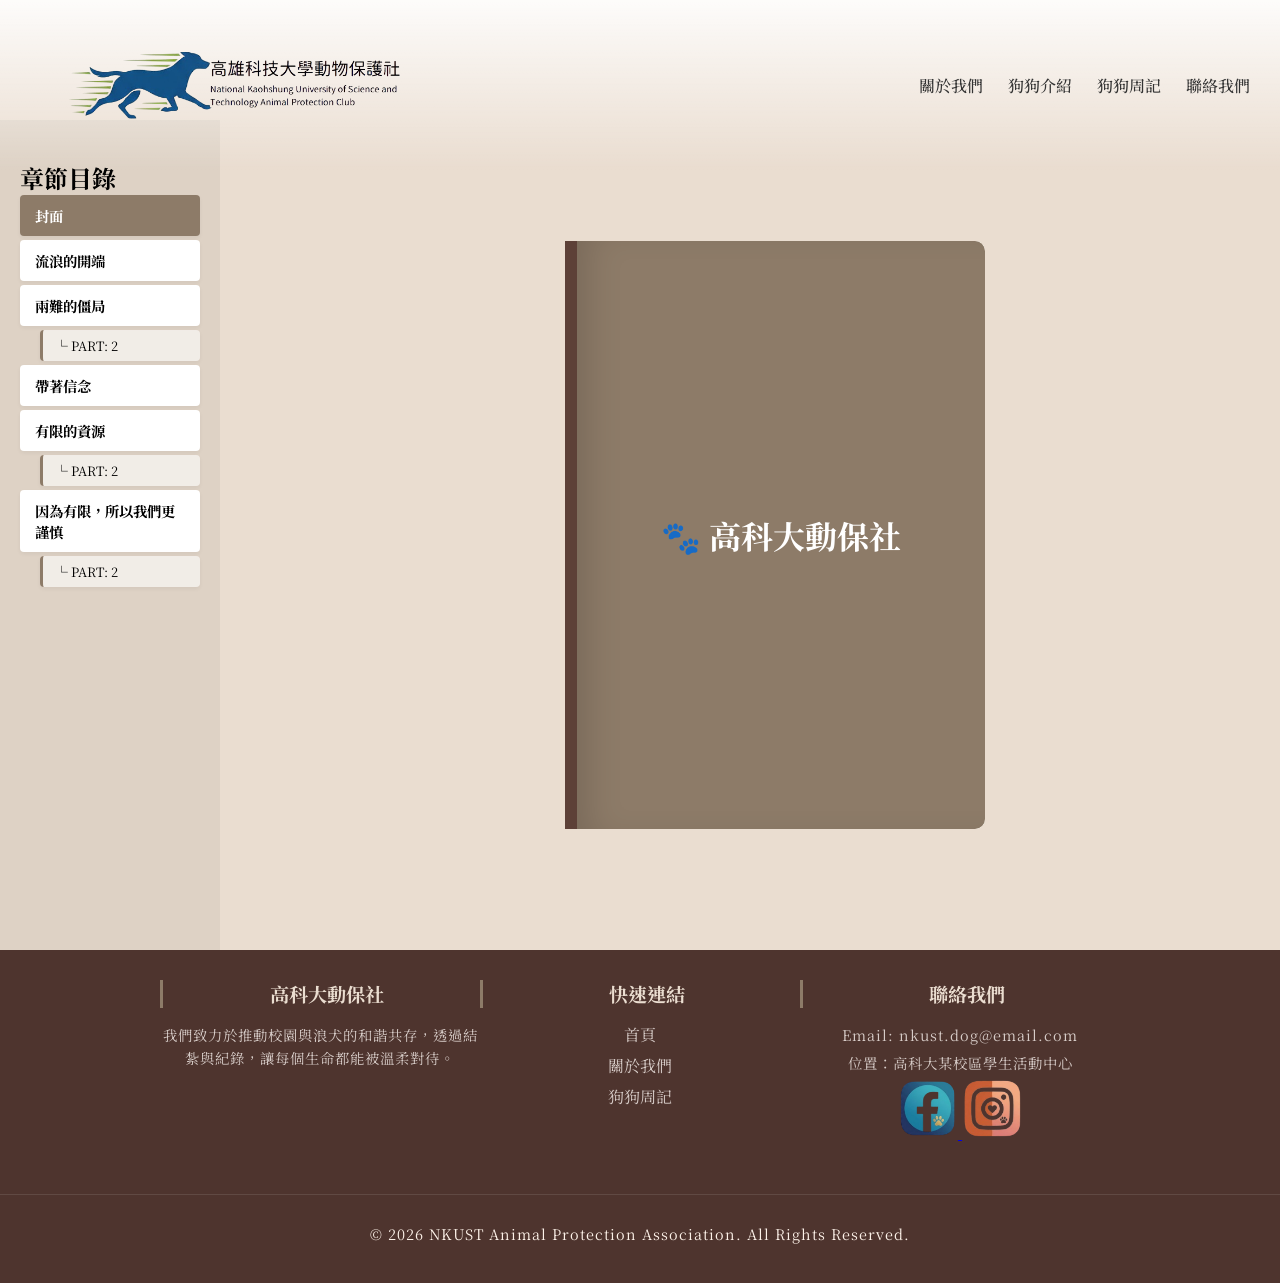
==== commit ead739f4: "BUG修改" ====
--- a/about.html
+++ b/about.html
@@ -8,7 +8,6 @@
     <link rel="stylesheet" href="./css/common.css">
     <script src="./js/loader.js" defer></script>
     <script src="./js/about.js" defer></script>
-    <script src="./js/header.js" defer></script>
     <meta name="viewport" content="width=device-width, initial-scale=1.0">
 </head>
 
@@ -28,8 +27,6 @@
 
     <div class="mobile-menu-btn" id="mobileMenuBtn">📖</div>
 
-
-
     <div id="footer-placeholder"></div>
 
 </body>
--- a/css/about.css
+++ b/css/about.css
@@ -195,8 +195,8 @@
      margin: 0;
      line-height: var(--line-h);
      font-size: 1rem;
-     color: #444;
-     text-align: justify;
+     /* color: #444; */ 
+     /* text-align: justify; */
      white-space: pre-wrap;
  }
 
@@ -287,51 +287,53 @@
 
      /* 3. 修正原本 JS 生成的 nav-link 樣式 */
      .nav-link {
-         display: block !important;
-         width: 100% !important;
-         margin-bottom: 12px !important;
-         padding: 15px !important;
-         background: #fff !important;
-         border-radius: 10px !important;
-         text-align: left !important;
+         display: block ;
+         width: 100% ;
+         margin-bottom: 12px ;
+         padding: 15px ;
+         background: #fff ;
+         border-radius: 10px ;
+         text-align: left ;
          box-shadow: 0 2px 5px rgba(0, 0, 0, 0.05);
-         color: #5d4037 !important;
+         color: #5d4037 ;
          text-decoration: none;
      }
 
      /* 4. 徹底解開書本限制，改為垂直排列 */
      .stage {
-         padding: 10px !important;
-         perspective: none !important;
+         padding: 10px ;
+         perspective: none ;
      }
 
      #book {
-         width: 100% !important;
-         height: auto !important;
-         transform: none !important;
-         display: flex !important;
-         flex-direction: column !important;
-         gap: 30px !important;
+         width: 100% ;
+         height: auto ;
+         transform: none ;
+         display: flex ;
+         flex-direction: column ;
+         gap: 30px ;
+         
      }
 
      .leaf {
-         position: relative !important;
-         width: 100% !important;
-         height: auto !important;
-         transform: none !important;
-         z-index: 1 !important;
+         position: relative ;
+         width: 100% ;
+         height: auto ;
+         transform: none ;
+         z-index: 1 ;
      }
 
      .p-front,
      .p-back {
-         position: relative !important;
-         width: 100% !important;
-         height: auto !important;
-         transform: none !important;
-         backface-visibility: visible !important;
-         padding: 25px !important;
-         box-shadow: 0 4px 12px rgba(0, 0, 0, 0.08) !important;
-         background-color: #ffffff !important;
-         border-radius: 12px !important;
-     }
+         position: relative ;
+         width: 100% ;
+         height: auto ;
+         transform: none ;
+         backface-visibility: visible ;
+         padding: 25px ;
+         box-shadow: 0 4px 12px rgba(0, 0, 0, 0.08) ;
+         background-color: #ffffff ;
+         border-radius: 12px ;
+     }
+
  }
--- a/css/common.css
+++ b/css/common.css
@@ -169,10 +169,27 @@
     display: none;
 }
 
+.header__glass-effect{
+    background-color: rgba(255, 255, 255, 0.1);
+    backdrop-filter: blur(7px) saturate(180%);
+    -webkit-backdrop-filter: blur(7px) saturate(180%);
+    box-shadow: 0 4px 20px rgba(0, 0, 0, 0.05);
+    padding: 12px 0 ;
+    border-bottom: 1px solid rgba(255, 255, 255, 0.3);
+}
+.header__misty{
+    background: linear-gradient(to bottom, rgba(255, 255, 255, 0.9), transparent);
+    backdrop-filter: blur(0px);
+    -webkit-backdrop-filter: blur(0px);
+    box-shadow: none;
+    padding: 20px 0 ;
+    border-bottom: none;
+}
+
 @media (max-width: 768px) {
 
     .header {
-        background-color: #ffffff ;
+        background-color: #ffffff;
         position: fixed;
         top: 0;
         left: 0;
@@ -283,18 +300,21 @@
     }
 }
 
-    
+
 
 /* 這裡幫你調整了 FB/IG 圖示的大小 */
 .social-icon {
-    width: 60px;      /* 從原本的 200px 改成正常的 40px */
-    height: 60px;     /* 保持比例 */
+    width: 60px;
+    /* 從原本的 200px 改成正常的 40px */
+    height: 60px;
+    /* 保持比例 */
     object-fit: contain;
     transition: transform 0.3s ease;
 }
 
 .social-icon:hover {
-    transform: scale(1.1); /* 滑鼠移上去稍微放大，更有互動感 */
+    transform: scale(1.1);
+    /* 滑鼠移上去稍微放大，更有互動感 */
 }
 
 
@@ -302,12 +322,15 @@
     position: relative;
     bottom: 0;
     width: 100%;
-    background-color: #4e342e; /* 深咖啡色，與故事書封面呼應 */
-    color: #fdf2e9;            /* 米白色文字，好閱讀 */
+    background-color: #4e342e;
+    /* 深咖啡色，與故事書封面呼應 */
+    color: #fdf2e9;
+    /* 米白色文字，好閱讀 */
     padding: 30px 0;
     text-align: center;
     margin-top: auto;
-    margin-bottom: 0; /* 💡 確保底部沒有多餘外距 */
+    margin-bottom: 0;
+    /* 💡 確保底部沒有多餘外距 */
     font-family: 'Noto Serif TC', serif;
     box-sizing: border-box;
 }
@@ -316,9 +339,11 @@
     max-width: 1000px;
     margin: 0 auto;
     display: flex;
-    justify-content: space-between; /* 三個區塊平均分散 */
+    justify-content: space-between;
+    /* 三個區塊平均分散 */
     padding: 0 20px;
-    flex-wrap: wrap;               /* 手機版會自動換行 */
+    flex-wrap: wrap;
+    /* 手機版會自動換行 */
 }
 
 .footer__section {
@@ -367,7 +392,7 @@
     margin-top: 30px;
     padding-top: 20px;
     font-size: 0.85rem;
-    color: #a1887f;
+    color: #fdf2e9;
 }
 
 .footer p {
